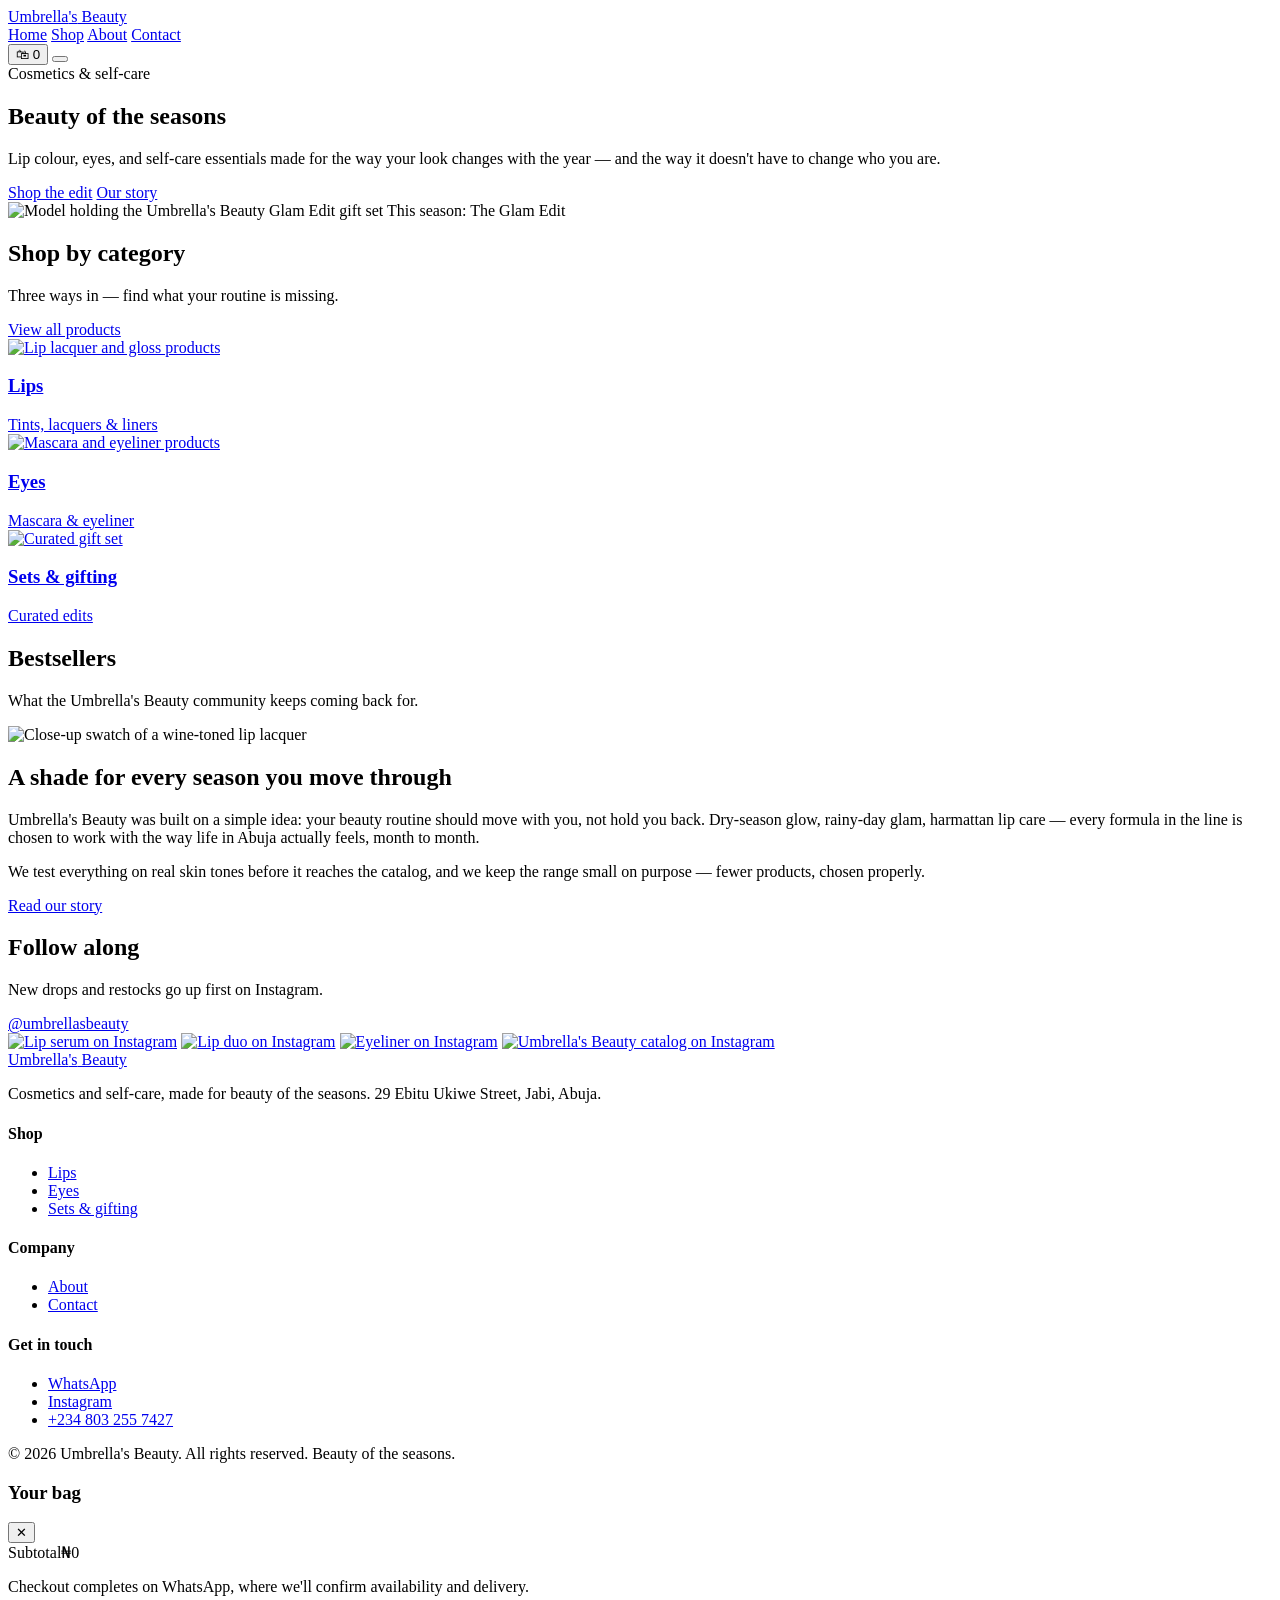
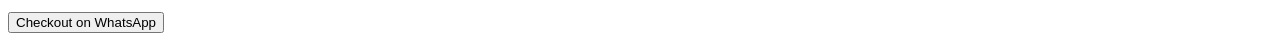
==== index.html @ 49270245 "Add files via upload" ====
<!DOCTYPE html>
<html lang="en">
<head>
<meta charset="UTF-8">
<meta name="viewport" content="width=device-width, initial-scale=1.0">
<title>Umbrella's Beauty — Beauty of the Seasons</title>
<meta name="description" content="Umbrella's Beauty is a cosmetics and self-care line for every season of you. Shop lips, eyes, and gift sets, and check out on WhatsApp.">
<link rel="preconnect" href="https://fonts.googleapis.com">
<link rel="preconnect" href="https://fonts.gstatic.com" crossorigin>
<link href="https://fonts.googleapis.com/css2?family=Fraunces:opsz,wght@9..144,400;9..144,500;9..144,600&family=Manrope:wght@400;500;600;700&display=swap" rel="stylesheet">
<link rel="stylesheet" href="css/style.css">
</head>
<body>

<header class="site-header">
  <div class="container">
    <a href="index.html" class="logo">Umbrella<span>'s</span> Beauty</a>
    <nav class="main-nav" id="mainNav">
      <a href="index.html" class="active">Home</a>
      <a href="shop.html">Shop</a>
      <a href="about.html">About</a>
      <a href="contact.html">Contact</a>
    </nav>
    <div class="header-actions">
      <button class="icon-btn" data-cart-open aria-label="Open cart">
        🛍
        <span class="cart-count" data-cart-count>0</span>
      </button>
      <button class="nav-toggle" id="navToggle" aria-label="Open menu" aria-expanded="false">
        <span></span>
      </button>
    </div>
  </div>
</header>

<main>

  <section class="hero">
    <div class="container">
      <div class="hero-copy">
        <span class="eyebrow">Cosmetics &amp; self-care</span>
        <h1 class="hero-title">
          <span>Beauty of</span>
          <span>the seasons</span>
        </h1>
        <p class="lede">Lip colour, eyes, and self-care essentials made for the way your look changes with the year — and the way it doesn't have to change who you are.</p>
        <div class="hero-actions">
          <a href="shop.html" class="btn btn-primary">Shop the edit</a>
          <a href="about.html" class="btn btn-outline">Our story</a>
        </div>
      </div>
      <div class="hero-media">
        <img src="assets/images/products/hivi-glam-set.jpg" alt="Model holding the Umbrella's Beauty Glam Edit gift set" width="800" height="1000">
        <span class="tag">This season: The Glam Edit</span>
      </div>
    </div>
  </section>

  <section class="section">
    <div class="container">
      <div class="section-head">
        <div>
          <h2>Shop by category</h2>
          <p>Three ways in — find what your routine is missing.</p>
        </div>
        <a href="shop.html" class="btn btn-outline">View all products</a>
      </div>
      <div class="category-grid">
        <a href="shop.html?category=lips" class="category-card">
          <img src="assets/images/products/herorange-lip-lacquer.jpg" alt="Lip lacquer and gloss products">
          <div class="label"><h3>Lips</h3><span>Tints, lacquers &amp; liners</span></div>
        </a>
        <a href="shop.html?category=eyes" class="category-card">
          <img src="assets/images/products/lamei-mascara.jpg" alt="Mascara and eyeliner products">
          <div class="label"><h3>Eyes</h3><span>Mascara &amp; eyeliner</span></div>
        </a>
        <a href="shop.html?category=sets" class="category-card">
          <img src="assets/images/products/hivi-glam-set.jpg" alt="Curated gift set">
          <div class="label"><h3>Sets &amp; gifting</h3><span>Curated edits</span></div>
        </a>
      </div>
    </div>
  </section>

  <section class="section">
    <div class="container">
      <div class="section-head">
        <div>
          <h2>Bestsellers</h2>
          <p>What the Umbrella's Beauty community keeps coming back for.</p>
        </div>
      </div>
      <div class="product-grid" id="bestsellerGrid"></div>
    </div>
  </section>

  <section class="story">
    <div class="container">
      <div class="media">
        <img src="assets/images/products/herorange-swatch.jpg" alt="Close-up swatch of a wine-toned lip lacquer" style="width:100%;height:100%;object-fit:cover;">
      </div>
      <div>
        <h2>A shade for every season you move through</h2>
        <p>Umbrella's Beauty was built on a simple idea: your beauty routine should move with you, not hold you back. Dry-season glow, rainy-day glam, harmattan lip care — every formula in the line is chosen to work with the way life in Abuja actually feels, month to month.</p>
        <p>We test everything on real skin tones before it reaches the catalog, and we keep the range small on purpose — fewer products, chosen properly.</p>
        <a href="about.html" class="btn btn-outline">Read our story</a>
      </div>
    </div>
  </section>

  <section class="section social-strip">
    <div class="container">
      <div class="section-head">
        <div>
          <h2>Follow along</h2>
          <p>New drops and restocks go up first on Instagram.</p>
        </div>
        <a href="https://www.instagram.com/umbrellasbeauty" target="_blank" rel="noopener" class="btn btn-outline">@umbrellasbeauty</a>
      </div>
      <div class="social-grid">
        <a href="https://www.instagram.com/umbrellasbeauty" target="_blank" rel="noopener"><img src="assets/images/products/qibest-lip-serum.jpg" alt="Lip serum on Instagram"></a>
        <a href="https://www.instagram.com/umbrellasbeauty" target="_blank" rel="noopener"><img src="assets/images/products/leafpoem-lip-duo-nude.jpg" alt="Lip duo on Instagram"></a>
        <a href="https://www.instagram.com/umbrellasbeauty" target="_blank" rel="noopener"><img src="assets/images/products/mknk-eyeliner.jpg" alt="Eyeliner on Instagram"></a>
        <a href="https://www.instagram.com/umbrellasbeauty" target="_blank" rel="noopener"><img src="assets/images/brand/catalog-ref.jpg" alt="Umbrella's Beauty catalog on Instagram"></a>
      </div>
    </div>
  </section>

</main>

<footer class="site-footer">
  <div class="container footer-grid">
    <div class="footer-brand">
      <a href="index.html" class="logo">Umbrella<span>'s</span> Beauty</a>
      <p>Cosmetics and self-care, made for beauty of the seasons. 29 Ebitu Ukiwe Street, Jabi, Abuja.</p>
    </div>
    <div>
      <h4>Shop</h4>
      <ul>
        <li><a href="shop.html?category=lips">Lips</a></li>
        <li><a href="shop.html?category=eyes">Eyes</a></li>
        <li><a href="shop.html?category=sets">Sets &amp; gifting</a></li>
      </ul>
    </div>
    <div>
      <h4>Company</h4>
      <ul>
        <li><a href="about.html">About</a></li>
        <li><a href="contact.html">Contact</a></li>
      </ul>
    </div>
    <div>
      <h4>Get in touch</h4>
      <ul>
        <li><a href="https://wa.me/2348032557427" target="_blank" rel="noopener">WhatsApp</a></li>
        <li><a href="https://www.instagram.com/umbrellasbeauty" target="_blank" rel="noopener">Instagram</a></li>
        <li><a href="tel:+2348032557427">+234 803 255 7427</a></li>
      </ul>
    </div>
  </div>
  <div class="container footer-bottom">
    <span>© <span id="year"></span> Umbrella's Beauty. All rights reserved.</span>
    <span>Beauty of the seasons.</span>
  </div>
</footer>

<div class="cart-overlay" id="cartOverlay"></div>
<aside class="cart-drawer" id="cartDrawer" aria-label="Shopping cart">
  <div class="cart-head">
    <h3>Your bag</h3>
    <button class="cart-close" id="cartClose" aria-label="Close cart">✕</button>
  </div>
  <div class="cart-items" id="cartItems"></div>
  <div class="cart-foot">
    <div class="cart-subtotal"><span>Subtotal</span><span id="cartSubtotal">₦0</span></div>
    <p class="cart-note">Checkout completes on WhatsApp, where we'll confirm availability and delivery.</p>
    <button class="btn btn-whatsapp btn-block" id="cartCheckoutBtn">Checkout on WhatsApp</button>
  </div>
</aside>

<script src="js/products.js"></script>
<script src="js/cart.js"></script>
<script src="js/main.js"></script>
<script>
  document.getElementById("year").textContent = new Date().getFullYear();

  const bestGrid = document.getElementById("bestsellerGrid");
  bestGrid.innerHTML = PRODUCTS.filter(p => p.bestseller).slice(0, 6).map(p => `
    <article class="product-card">
      <a href="shop.html" class="thumb"><img src="${p.image}" alt="${p.name}" loading="lazy"></a>
      <span class="brand">${p.brand}</span>
      <h3>${p.name}</h3>
      <p class="desc">${p.description}</p>
      <div class="price-row">
        <span class="price">${formatNaira(p.price)}</span>
        <button class="add-btn" data-add="${p.id}">Add to bag</button>
      </div>
    </article>
  `).join("");

  bestGrid.querySelectorAll("[data-add]").forEach(btn => {
    btn.addEventListener("click", () => {
      addToCart(btn.dataset.add);
      btn.textContent = "Added";
      btn.classList.add("added");
      setTimeout(() => { btn.textContent = "Add to bag"; btn.classList.remove("added"); }, 1400);
    });
  });
</script>

</body>
</html>
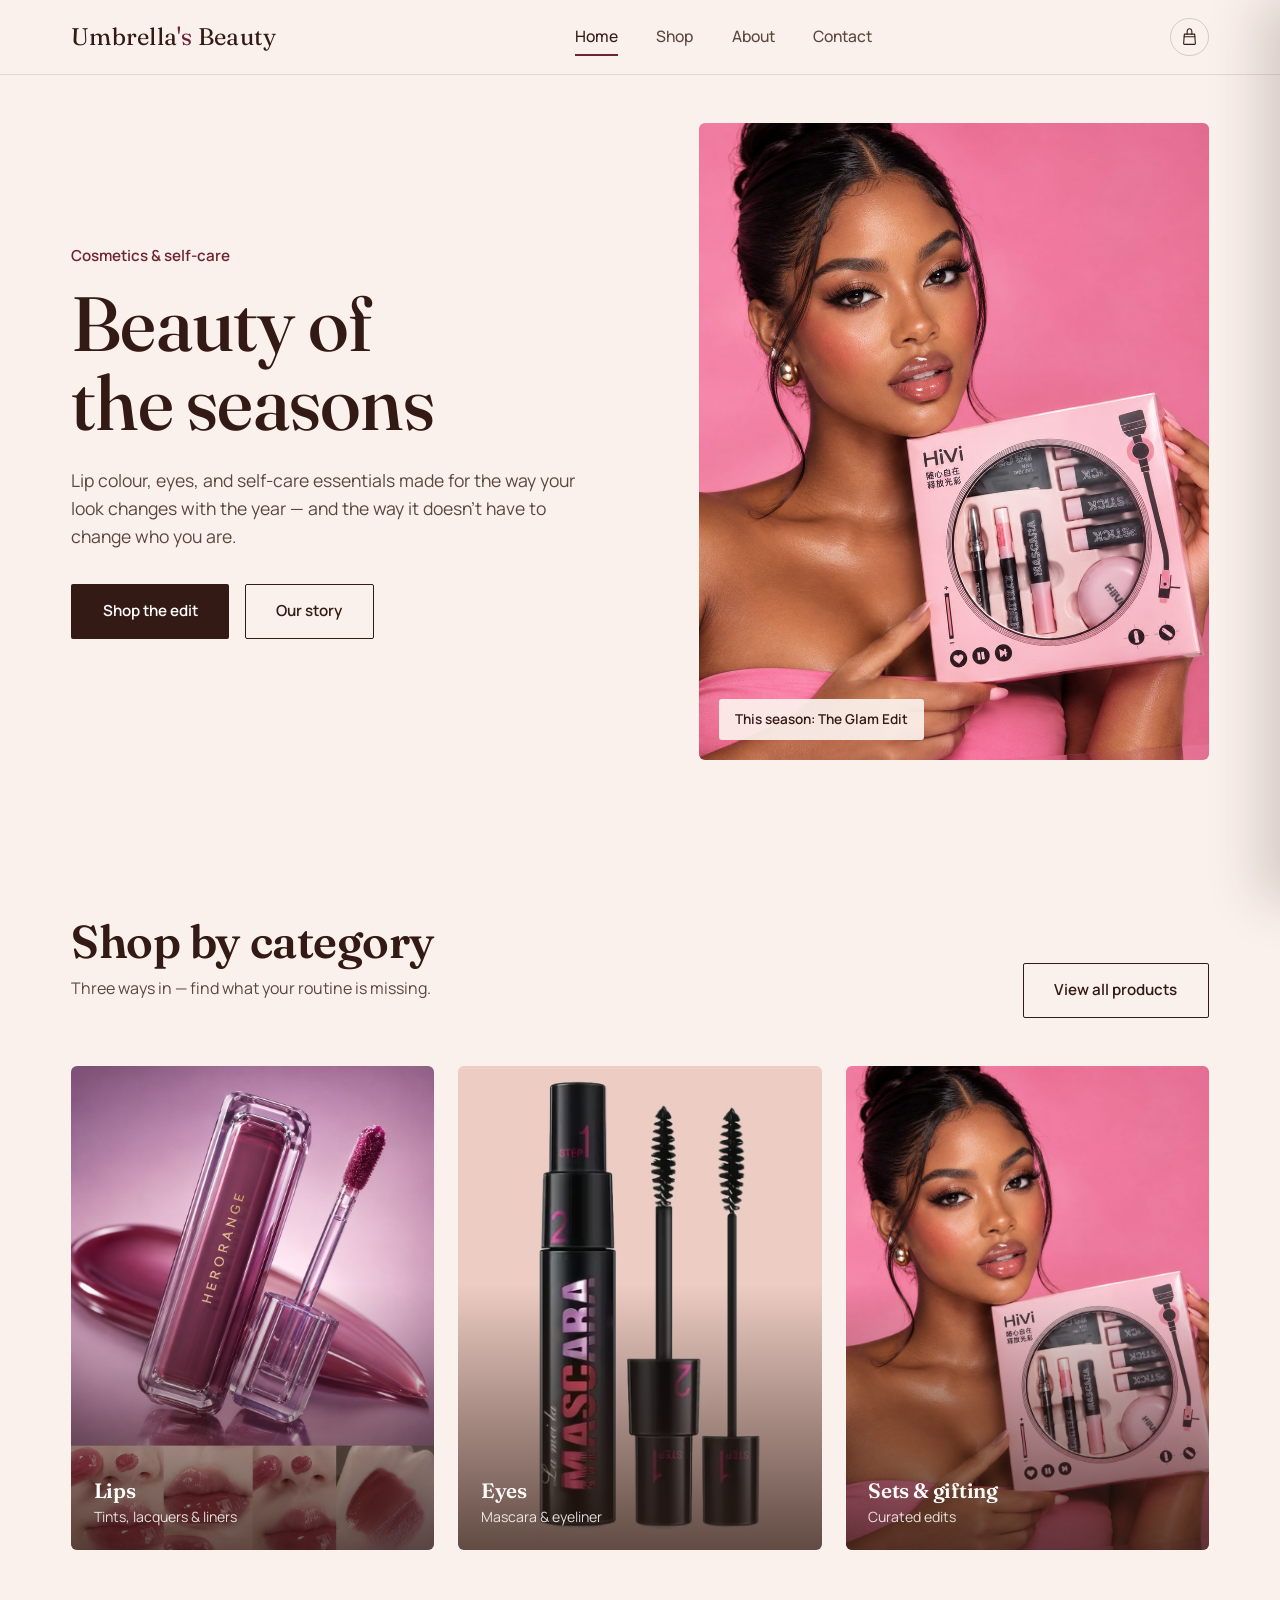
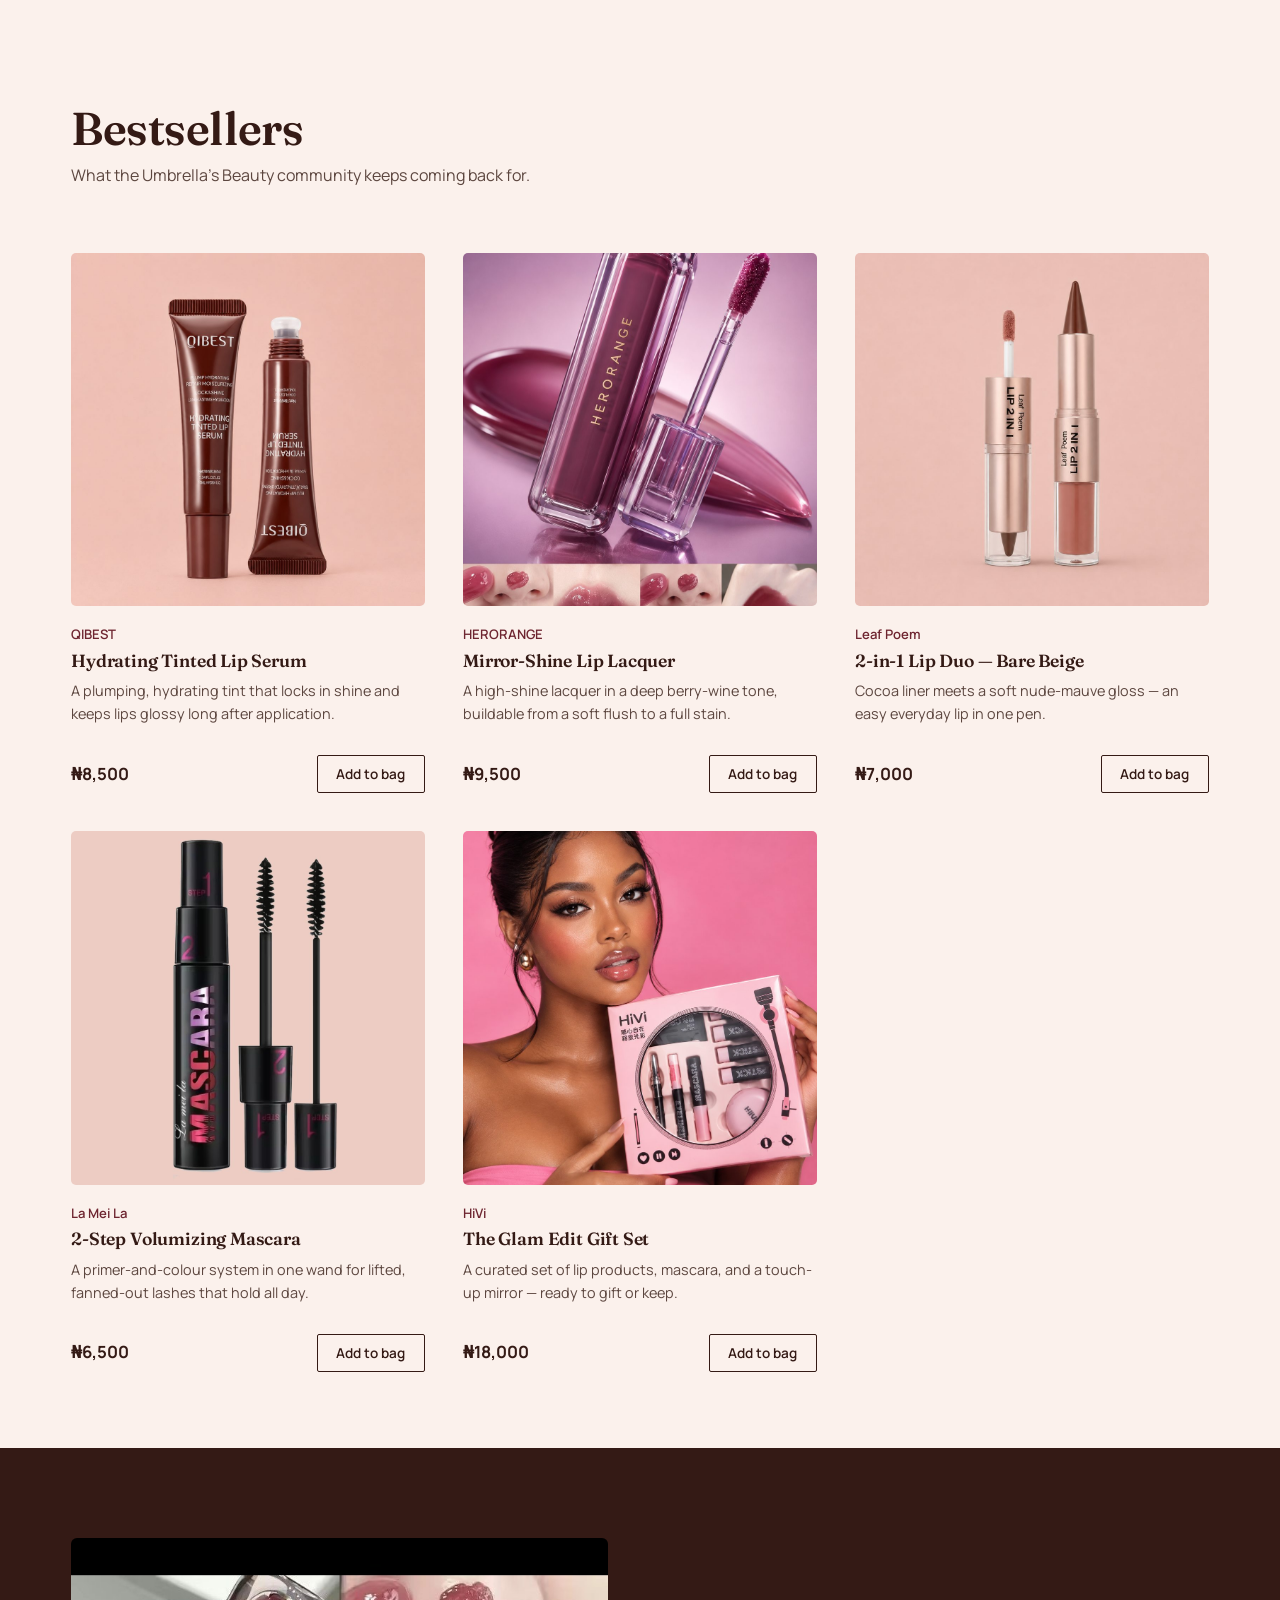
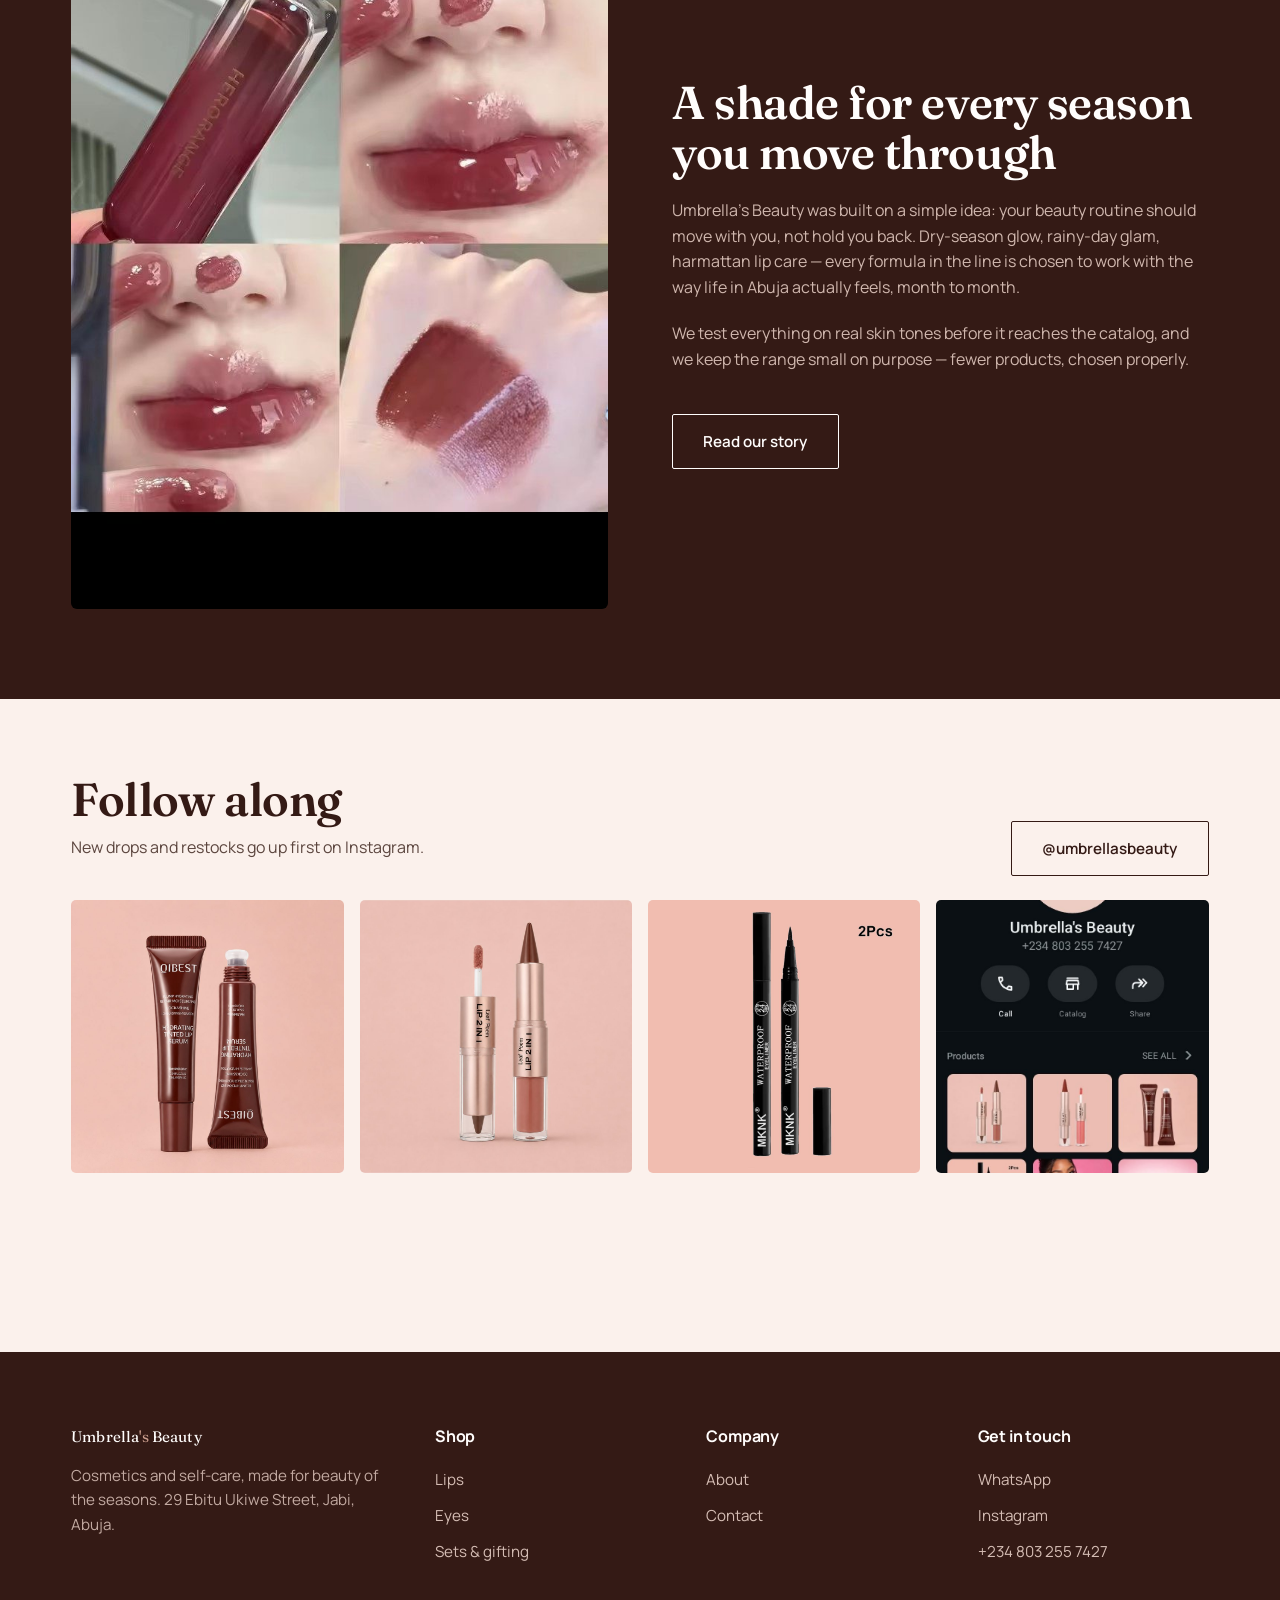
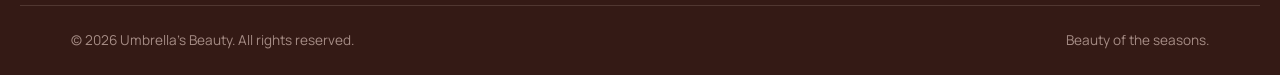
==== commit fd2b526e: "Add files via upload" ====
--- a/index.html
+++ b/index.html
@@ -23,7 +23,11 @@
     </nav>
     <div class="header-actions">
       <button class="icon-btn" data-cart-open aria-label="Open cart">
-        🛍
+        <svg viewBox="0 0 24 24" fill="none" stroke="currentColor" stroke-width="1.4" stroke-linecap="round" stroke-linejoin="round" width="19" height="19" aria-hidden="true">
+          <path d="M9 9V6.5C9 4 10.3 2.2 12 2.2C13.7 2.2 15 4 15 6.5V9"/>
+          <path d="M5.5 9H18.5L19.4 20.8C19.46 21.5 18.93 22 18.3 22H5.7C5.07 22 4.54 21.5 4.6 20.8L5.5 9Z"/>
+          <line x1="5.2" y1="12.3" x2="18.8" y2="12.3"/>
+        </svg>
         <span class="cart-count" data-cart-count>0</span>
       </button>
       <button class="nav-toggle" id="navToggle" aria-label="Open menu" aria-expanded="false">
--- a/css/style.css
+++ b/css/style.css
@@ -0,0 +1,750 @@
+/* ============================================
+   Umbrella's Beauty — Design Tokens
+   Palette pulled from the brand logo (dusty rose,
+   blush, mocha wordmark) and the wine/plum tones
+   running through the product line.
+   ============================================ */
+
+:root {
+  --cream: #FBF1EC;
+  --blush: #F1D9D0;
+  --blush-deep: #E6C2B6;
+  --dust: #C99C8C;
+  --mocha: #4A2A22;
+  --mocha-deep: #341A15;
+  --wine: #6E2530;
+  --wine-deep: #591D26;
+  --gold: #B08457;
+  --ink: #2B1912;
+  --ink-soft: #5C463F;
+  --paper: #FFFDFC;
+
+  --font-display: 'Fraunces', 'Iowan Old Style', 'Georgia', serif;
+  --font-body: 'Manrope', 'Helvetica Neue', Arial, sans-serif;
+
+  --max-width: 1240px;
+  --gutter: clamp(1.25rem, 4vw, 3.5rem);
+
+  --ease: cubic-bezier(0.22, 1, 0.36, 1);
+}
+
+*, *::before, *::after { box-sizing: border-box; }
+
+html {
+  scroll-behavior: smooth;
+}
+
+@media (prefers-reduced-motion: reduce) {
+  html { scroll-behavior: auto; }
+  *, *::before, *::after {
+    animation-duration: 0.01ms !important;
+    animation-iteration-count: 1 !important;
+    transition-duration: 0.01ms !important;
+    scroll-behavior: auto !important;
+  }
+}
+
+body {
+  margin: 0;
+  font-family: var(--font-body);
+  color: var(--ink);
+  background: var(--cream);
+  -webkit-font-smoothing: antialiased;
+  font-size: 16px;
+  line-height: 1.6;
+}
+
+img { max-width: 100%; display: block; }
+
+a { color: inherit; text-decoration: none; }
+
+button { font-family: inherit; cursor: pointer; }
+
+.container {
+  max-width: var(--max-width);
+  margin-inline: auto;
+  padding-inline: var(--gutter);
+}
+
+h1, h2, h3, h4 {
+  font-family: var(--font-display);
+  color: var(--mocha-deep);
+  margin: 0;
+  font-weight: 600;
+  letter-spacing: -0.01em;
+}
+
+h1 { font-size: clamp(2.75rem, 6vw, 5.25rem); line-height: 1.03; font-weight: 500; }
+h2 { font-size: clamp(2rem, 3.6vw, 3.1rem); line-height: 1.08; }
+h3 { font-size: 1.3rem; line-height: 1.3; }
+
+p { max-width: 62ch; }
+
+.eyebrow {
+  font-family: var(--font-body);
+  font-size: 0.95rem;
+  color: var(--wine);
+  font-weight: 600;
+}
+
+/* -------------------- Buttons -------------------- */
+
+.btn {
+  display: inline-flex;
+  align-items: center;
+  justify-content: center;
+  gap: 0.5rem;
+  padding: 0.9rem 1.9rem;
+  border-radius: 2px;
+  font-size: 0.95rem;
+  font-weight: 600;
+  border: 1px solid transparent;
+  transition: background 0.25s var(--ease), color 0.25s var(--ease), border-color 0.25s var(--ease);
+  white-space: nowrap;
+}
+
+.btn-primary {
+  background: var(--mocha-deep);
+  color: var(--paper);
+}
+.btn-primary:hover { background: var(--wine-deep); }
+
+.btn-outline {
+  background: transparent;
+  border-color: var(--mocha-deep);
+  color: var(--mocha-deep);
+}
+.btn-outline:hover { background: var(--mocha-deep); color: var(--paper); }
+
+.btn-whatsapp {
+  background: var(--wine);
+  color: var(--paper);
+}
+.btn-whatsapp:hover { background: var(--wine-deep); }
+
+.btn-block { width: 100%; }
+
+.btn:disabled {
+  opacity: 0.45;
+  cursor: not-allowed;
+}
+
+/* -------------------- Header -------------------- */
+
+.site-header {
+  position: sticky;
+  top: 0;
+  z-index: 40;
+  background: rgba(251, 241, 236, 0.92);
+  backdrop-filter: blur(10px);
+  border-bottom: 1px solid rgba(74, 42, 34, 0.12);
+}
+
+.site-header .container {
+  display: flex;
+  align-items: center;
+  justify-content: space-between;
+  padding-block: 1.1rem;
+}
+
+.logo {
+  font-family: var(--font-display);
+  font-size: 1.5rem;
+  color: var(--mocha-deep);
+  letter-spacing: 0.01em;
+}
+.logo span { color: var(--wine); font-style: normal; }
+
+.main-nav {
+  display: flex;
+  align-items: center;
+  gap: clamp(1.25rem, 3vw, 2.5rem);
+}
+
+.main-nav a {
+  font-size: 0.98rem;
+  font-weight: 500;
+  color: var(--ink-soft);
+  position: relative;
+  padding-block: 0.25rem;
+}
+.main-nav a:hover, .main-nav a.active { color: var(--mocha-deep); }
+.main-nav a.active::after {
+  content: "";
+  position: absolute;
+  left: 0; right: 0; bottom: -3px;
+  height: 2px;
+  background: var(--wine);
+}
+
+.header-actions {
+  display: flex;
+  align-items: center;
+  gap: 1.1rem;
+}
+
+.icon-btn {
+  position: relative;
+  display: inline-flex;
+  align-items: center;
+  justify-content: center;
+  width: 2.4rem;
+  height: 2.4rem;
+  border-radius: 50%;
+  border: 1px solid rgba(74,42,34,0.2);
+  background: transparent;
+}
+.icon-btn:hover { border-color: var(--mocha-deep); }
+.icon-btn svg { color: var(--mocha-deep); }
+
+.cart-count {
+  position: absolute;
+  top: -6px;
+  right: -6px;
+  background: var(--wine);
+  color: var(--paper);
+  font-size: 0.68rem;
+  font-weight: 700;
+  min-width: 1.15rem;
+  height: 1.15rem;
+  border-radius: 50%;
+  display: flex;
+  align-items: center;
+  justify-content: center;
+  padding: 0 3px;
+}
+
+.nav-toggle {
+  display: none;
+  background: none;
+  border: none;
+  width: 2.4rem;
+  height: 2.4rem;
+  align-items: center;
+  justify-content: center;
+}
+.nav-toggle span,
+.nav-toggle span::before,
+.nav-toggle span::after {
+  content: "";
+  display: block;
+  width: 22px;
+  height: 2px;
+  background: var(--mocha-deep);
+  position: relative;
+  transition: transform 0.25s var(--ease), opacity 0.25s var(--ease);
+}
+.nav-toggle span::before { position: absolute; top: -7px; }
+.nav-toggle span::after { position: absolute; top: 7px; }
+
+@media (max-width: 860px) {
+  .main-nav {
+    position: fixed;
+    inset: 0 0 0 auto;
+    width: min(78vw, 340px);
+    height: 100vh;
+    background: var(--paper);
+    flex-direction: column;
+    align-items: flex-start;
+    justify-content: flex-start;
+    gap: 1.75rem;
+    padding: 6rem 2rem 2rem;
+    transform: translateX(100%);
+    transition: transform 0.35s var(--ease);
+    box-shadow: -12px 0 40px rgba(43,25,18,0.12);
+  }
+  .main-nav.open { transform: translateX(0); }
+  .main-nav a { font-size: 1.15rem; }
+  .nav-toggle { display: inline-flex; }
+  body.nav-open { overflow: hidden; }
+}
+
+/* -------------------- Footer -------------------- */
+
+.site-footer {
+  background: var(--mocha-deep);
+  color: var(--blush);
+  margin-top: clamp(4rem, 8vw, 7rem);
+}
+
+.footer-grid {
+  display: grid;
+  grid-template-columns: 1.4fr 1fr 1fr 1fr;
+  gap: 2.5rem;
+  padding-block: clamp(3rem, 6vw, 4.5rem) 2.5rem;
+}
+
+.footer-grid h4 {
+  color: var(--paper);
+  font-size: 1rem;
+  font-family: var(--font-body);
+  font-weight: 700;
+  margin-bottom: 1.1rem;
+}
+
+.footer-brand .logo { color: var(--paper); }
+.footer-brand .logo span { color: var(--dust); }
+.footer-brand p { color: rgba(241, 217, 208, 0.75); margin-top: 0.9rem; font-size: 0.95rem; }
+
+.footer-grid ul { list-style: none; padding: 0; margin: 0; display: grid; gap: 0.65rem; }
+.footer-grid a { color: rgba(241, 217, 208, 0.85); font-size: 0.95rem; }
+.footer-grid a:hover { color: var(--paper); }
+
+.footer-bottom {
+  border-top: 1px solid rgba(241, 217, 208, 0.15);
+  padding-block: 1.5rem;
+  font-size: 0.85rem;
+  color: rgba(241, 217, 208, 0.6);
+  display: flex;
+  justify-content: space-between;
+  flex-wrap: wrap;
+  gap: 0.5rem;
+}
+
+@media (max-width: 780px) {
+  .footer-grid { grid-template-columns: 1fr 1fr; }
+}
+@media (max-width: 500px) {
+  .footer-grid { grid-template-columns: 1fr; }
+}
+
+/* -------------------- Cart Drawer -------------------- */
+
+.cart-overlay {
+  position: fixed;
+  inset: 0;
+  background: rgba(43,25,18,0.45);
+  opacity: 0;
+  pointer-events: none;
+  transition: opacity 0.3s var(--ease);
+  z-index: 60;
+}
+.cart-overlay.open { opacity: 1; pointer-events: auto; }
+
+.cart-drawer {
+  position: fixed;
+  top: 0;
+  right: 0;
+  bottom: 0;
+  width: min(420px, 92vw);
+  background: var(--paper);
+  z-index: 61;
+  display: flex;
+  flex-direction: column;
+  transform: translateX(100%);
+  transition: transform 0.35s var(--ease);
+  box-shadow: -20px 0 50px rgba(43,25,18,0.18);
+}
+.cart-drawer.open { transform: translateX(0); }
+
+.cart-head {
+  display: flex;
+  align-items: center;
+  justify-content: space-between;
+  padding: 1.5rem 1.5rem 1.1rem;
+  border-bottom: 1px solid rgba(74,42,34,0.12);
+}
+.cart-head h3 { font-family: var(--font-body); font-weight: 700; }
+.cart-close { background: none; border: none; font-size: 1.4rem; line-height: 1; color: var(--ink-soft); }
+
+.cart-items {
+  flex: 1;
+  overflow-y: auto;
+  padding: 1.1rem 1.5rem;
+  display: grid;
+  gap: 1.25rem;
+  align-content: start;
+}
+
+.cart-empty {
+  color: var(--ink-soft);
+  font-size: 0.95rem;
+  text-align: center;
+  padding-top: 3rem;
+}
+
+.cart-item {
+  display: grid;
+  grid-template-columns: 64px 1fr auto;
+  gap: 0.9rem;
+  align-items: start;
+}
+.cart-item img { width: 64px; height: 64px; object-fit: cover; border-radius: 3px; background: var(--blush); }
+.cart-item h4 { font-family: var(--font-body); font-size: 0.95rem; font-weight: 700; margin-bottom: 0.2rem; }
+.cart-item .meta { font-size: 0.85rem; color: var(--ink-soft); }
+
+.qty-row {
+  display: flex;
+  align-items: center;
+  gap: 0.6rem;
+  margin-top: 0.5rem;
+}
+.qty-row button {
+  width: 1.6rem; height: 1.6rem;
+  border: 1px solid rgba(74,42,34,0.25);
+  background: none;
+  border-radius: 50%;
+  font-size: 0.9rem;
+  display: flex; align-items: center; justify-content: center;
+}
+.remove-btn {
+  background: none;
+  border: none;
+  color: var(--wine);
+  font-size: 0.82rem;
+  text-decoration: underline;
+  text-underline-offset: 2px;
+  justify-self: end;
+}
+
+.cart-foot {
+  border-top: 1px solid rgba(74,42,34,0.12);
+  padding: 1.25rem 1.5rem 1.75rem;
+  display: grid;
+  gap: 0.9rem;
+}
+.cart-subtotal {
+  display: flex;
+  justify-content: space-between;
+  font-weight: 700;
+  font-size: 1.05rem;
+  color: var(--mocha-deep);
+}
+.cart-note { font-size: 0.82rem; color: var(--ink-soft); }
+
+/* -------------------- Hero -------------------- */
+
+.hero {
+  padding-block: clamp(2.5rem, 6vw, 3rem) clamp(3rem, 7vw, 5rem);
+}
+
+.hero .container {
+  display: grid;
+  grid-template-columns: 1.05fr 0.95fr;
+  gap: clamp(2rem, 5vw, 4rem);
+  align-items: center;
+}
+
+.hero-copy .eyebrow { display: block; margin-bottom: 1rem; }
+
+.hero-title {
+  overflow: hidden;
+}
+.hero-title span {
+  display: block;
+  transform: translateY(110%);
+  animation: rise 0.9s var(--ease) forwards;
+}
+.hero-title span:nth-child(2) { animation-delay: 0.08s; }
+.hero-title span:nth-child(3) { animation-delay: 0.16s; }
+
+@keyframes rise {
+  to { transform: translateY(0); }
+}
+
+.hero-copy p.lede {
+  margin-top: 1.5rem;
+  font-size: 1.1rem;
+  color: var(--ink-soft);
+  max-width: 46ch;
+}
+
+.hero-actions {
+  display: flex;
+  gap: 1rem;
+  margin-top: 2.1rem;
+  flex-wrap: wrap;
+}
+
+.hero-media {
+  position: relative;
+  border-radius: 6px;
+  overflow: hidden;
+  aspect-ratio: 4 / 5;
+  background: var(--blush);
+}
+.hero-media img { width: 100%; height: 100%; object-fit: cover; }
+.hero-media .tag {
+  position: absolute;
+  left: 1.25rem;
+  bottom: 1.25rem;
+  background: rgba(251,241,236,0.92);
+  padding: 0.6rem 1rem;
+  border-radius: 3px;
+  font-size: 0.85rem;
+  color: var(--mocha-deep);
+  font-weight: 600;
+}
+
+@media (max-width: 900px) {
+  .hero .container { grid-template-columns: 1fr; }
+  .hero-media { order: -1; aspect-ratio: 16/11; }
+}
+
+/* -------------------- Category strip -------------------- */
+
+.section { padding-block: clamp(3rem, 6vw, 5rem); }
+.section-head {
+  display: flex;
+  align-items: flex-end;
+  justify-content: space-between;
+  gap: 1.5rem;
+  margin-bottom: clamp(2rem, 4vw, 3rem);
+  flex-wrap: wrap;
+}
+.section-head p { color: var(--ink-soft); margin-top: 0.6rem; }
+
+.category-grid {
+  display: grid;
+  grid-template-columns: repeat(3, 1fr);
+  gap: 1.5rem;
+}
+.category-card {
+  position: relative;
+  aspect-ratio: 3/4;
+  border-radius: 6px;
+  overflow: hidden;
+  background: var(--blush-deep);
+}
+.category-card img {
+  width: 100%; height: 100%; object-fit: cover;
+  transition: transform 0.6s var(--ease);
+}
+.category-card:hover img { transform: scale(1.05); }
+.category-card::after {
+  content: "";
+  position: absolute; inset: 0;
+  background: linear-gradient(0deg, rgba(43,25,18,0.72) 0%, rgba(43,25,18,0) 55%);
+}
+.category-card .label {
+  position: absolute;
+  left: 1.4rem; bottom: 1.3rem;
+  z-index: 2;
+  color: var(--paper);
+}
+.category-card .label h3 { color: var(--paper); }
+.category-card .label span { font-size: 0.88rem; opacity: 0.85; }
+
+@media (max-width: 780px) {
+  .category-grid { grid-template-columns: repeat(2, 1fr); }
+}
+@media (max-width: 520px) {
+  .category-grid { grid-template-columns: 1fr; }
+}
+
+/* -------------------- Product grid & cards -------------------- */
+
+.product-grid {
+  display: grid;
+  grid-template-columns: repeat(3, 1fr);
+  gap: clamp(1.5rem, 3vw, 2.5rem);
+}
+
+.product-card {
+  display: flex;
+  flex-direction: column;
+}
+.product-card .thumb {
+  aspect-ratio: 1/1;
+  border-radius: 5px;
+  overflow: hidden;
+  background: var(--blush);
+  margin-bottom: 1.1rem;
+  position: relative;
+}
+.product-card .thumb img {
+  width: 100%; height: 100%; object-fit: cover;
+  transition: transform 0.5s var(--ease);
+}
+.product-card:hover .thumb img { transform: scale(1.04); }
+
+.product-card .brand { font-size: 0.82rem; color: var(--wine); font-weight: 600; }
+.product-card h3 { margin-top: 0.3rem; font-size: 1.1rem; }
+.product-card .desc { font-size: 0.9rem; color: var(--ink-soft); margin-top: 0.4rem; }
+.product-card .price-row {
+  display: flex;
+  align-items: center;
+  justify-content: space-between;
+  margin-top: 1rem;
+}
+.product-card .price { font-weight: 700; color: var(--mocha-deep); font-size: 1.05rem; }
+
+.add-btn {
+  background: transparent;
+  border: 1px solid var(--mocha-deep);
+  color: var(--mocha-deep);
+  padding: 0.55rem 1.15rem;
+  border-radius: 2px;
+  font-size: 0.85rem;
+  font-weight: 600;
+  transition: background 0.25s var(--ease), color 0.25s var(--ease);
+}
+.add-btn:hover { background: var(--mocha-deep); color: var(--paper); }
+.add-btn.added { background: var(--wine); border-color: var(--wine); color: var(--paper); }
+
+@media (max-width: 900px) {
+  .product-grid { grid-template-columns: repeat(2, 1fr); }
+}
+@media (max-width: 560px) {
+  .product-grid { grid-template-columns: 1fr; }
+}
+
+/* -------------------- Story / editorial split -------------------- */
+
+.story {
+  background: var(--mocha-deep);
+  color: var(--blush);
+  padding-block: clamp(3.5rem, 7vw, 6rem);
+}
+.story .container {
+  display: grid;
+  grid-template-columns: 1fr 1fr;
+  gap: clamp(2rem, 5vw, 4rem);
+  align-items: center;
+}
+.story h2 { color: var(--paper); }
+.story p { color: rgba(241,217,208,0.82); margin-top: 1.3rem; }
+.story .media {
+  border-radius: 6px;
+  overflow: hidden;
+  aspect-ratio: 4/5;
+}
+.story .btn-outline { border-color: var(--paper); color: var(--paper); margin-top: 1.6rem; }
+.story .btn-outline:hover { background: var(--paper); color: var(--mocha-deep); }
+
+@media (max-width: 900px) {
+  .story .container { grid-template-columns: 1fr; }
+  .story .media { order: -1; }
+}
+
+/* -------------------- Social strip -------------------- */
+
+.social-strip .section-head { margin-bottom: 1.5rem; }
+.social-grid {
+  display: grid;
+  grid-template-columns: repeat(4, 1fr);
+  gap: 1rem;
+}
+.social-grid a {
+  display: block;
+  aspect-ratio: 1/1;
+  border-radius: 5px;
+  overflow: hidden;
+  position: relative;
+}
+.social-grid img { width: 100%; height: 100%; object-fit: cover; transition: transform 0.5s var(--ease); }
+.social-grid a:hover img { transform: scale(1.06); }
+
+@media (max-width: 780px) {
+  .social-grid { grid-template-columns: repeat(2, 1fr); }
+}
+
+/* -------------------- Page header (Shop/About/Contact) -------------------- */
+
+.page-header {
+  padding-block: clamp(3rem, 6vw, 4.5rem) 2rem;
+  border-bottom: 1px solid rgba(74,42,34,0.12);
+}
+.page-header p { color: var(--ink-soft); margin-top: 1rem; }
+
+/* -------------------- Shop filters -------------------- */
+
+.shop-layout .container {
+  padding-top: clamp(2rem, 4vw, 3rem);
+}
+
+.filter-tabs {
+  display: flex;
+  gap: clamp(1.25rem, 3vw, 2.25rem);
+  border-bottom: 1px solid rgba(74,42,34,0.15);
+  margin-bottom: clamp(2rem, 4vw, 3rem);
+  flex-wrap: wrap;
+}
+.filter-tabs button {
+  background: none;
+  border: none;
+  padding: 0.9rem 0.1rem;
+  font-size: 1rem;
+  font-weight: 600;
+  color: var(--ink-soft);
+  border-bottom: 2px solid transparent;
+  margin-bottom: -1px;
+}
+.filter-tabs button:hover { color: var(--mocha-deep); }
+.filter-tabs button.active { color: var(--mocha-deep); border-color: var(--wine); }
+
+/* -------------------- About page -------------------- */
+
+.about-hero {
+  padding-block: clamp(3rem, 6vw, 4.5rem);
+}
+.about-hero .container {
+  display: grid;
+  grid-template-columns: 1fr 1fr;
+  gap: clamp(2rem, 5vw, 4rem);
+  align-items: center;
+}
+.about-hero img { border-radius: 6px; aspect-ratio: 4/5; object-fit: cover; }
+@media (max-width: 900px) {
+  .about-hero .container { grid-template-columns: 1fr; }
+}
+
+.values-grid {
+  display: grid;
+  grid-template-columns: repeat(3, 1fr);
+  gap: 2rem;
+}
+.value-card {
+  border-top: 2px solid var(--wine);
+  padding-top: 1.25rem;
+}
+.value-card p { color: var(--ink-soft); margin-top: 0.6rem; font-size: 0.95rem; }
+@media (max-width: 780px) {
+  .values-grid { grid-template-columns: 1fr; }
+}
+
+/* -------------------- Contact page -------------------- */
+
+.contact-grid {
+  display: grid;
+  grid-template-columns: 1fr 1fr;
+  gap: clamp(2.5rem, 5vw, 4.5rem);
+}
+.contact-card {
+  background: var(--paper);
+  border: 1px solid rgba(74,42,34,0.12);
+  border-radius: 6px;
+  padding: 1.75rem;
+}
+.contact-card h3 { font-size: 1.05rem; margin-bottom: 0.5rem; }
+.contact-card p { color: var(--ink-soft); font-size: 0.95rem; margin: 0; }
+.contact-list { display: grid; gap: 1.25rem; }
+.map-frame {
+  border-radius: 6px;
+  overflow: hidden;
+  border: 1px solid rgba(74,42,34,0.12);
+  aspect-ratio: 4/3;
+}
+.map-frame iframe { width: 100%; height: 100%; border: 0; }
+
+@media (max-width: 860px) {
+  .contact-grid { grid-template-columns: 1fr; }
+}
+
+/* -------------------- Utility -------------------- */
+
+.text-center { text-align: center; }
+.mt-lg { margin-top: clamp(2rem, 4vw, 3rem); }
+.visually-hidden {
+  position: absolute;
+  width: 1px; height: 1px;
+  overflow: hidden;
+  clip: rect(0 0 0 0);
+  white-space: nowrap;
+}
+
+a:focus-visible,
+button:focus-visible {
+  outline: 2px solid var(--wine);
+  outline-offset: 2px;
+}
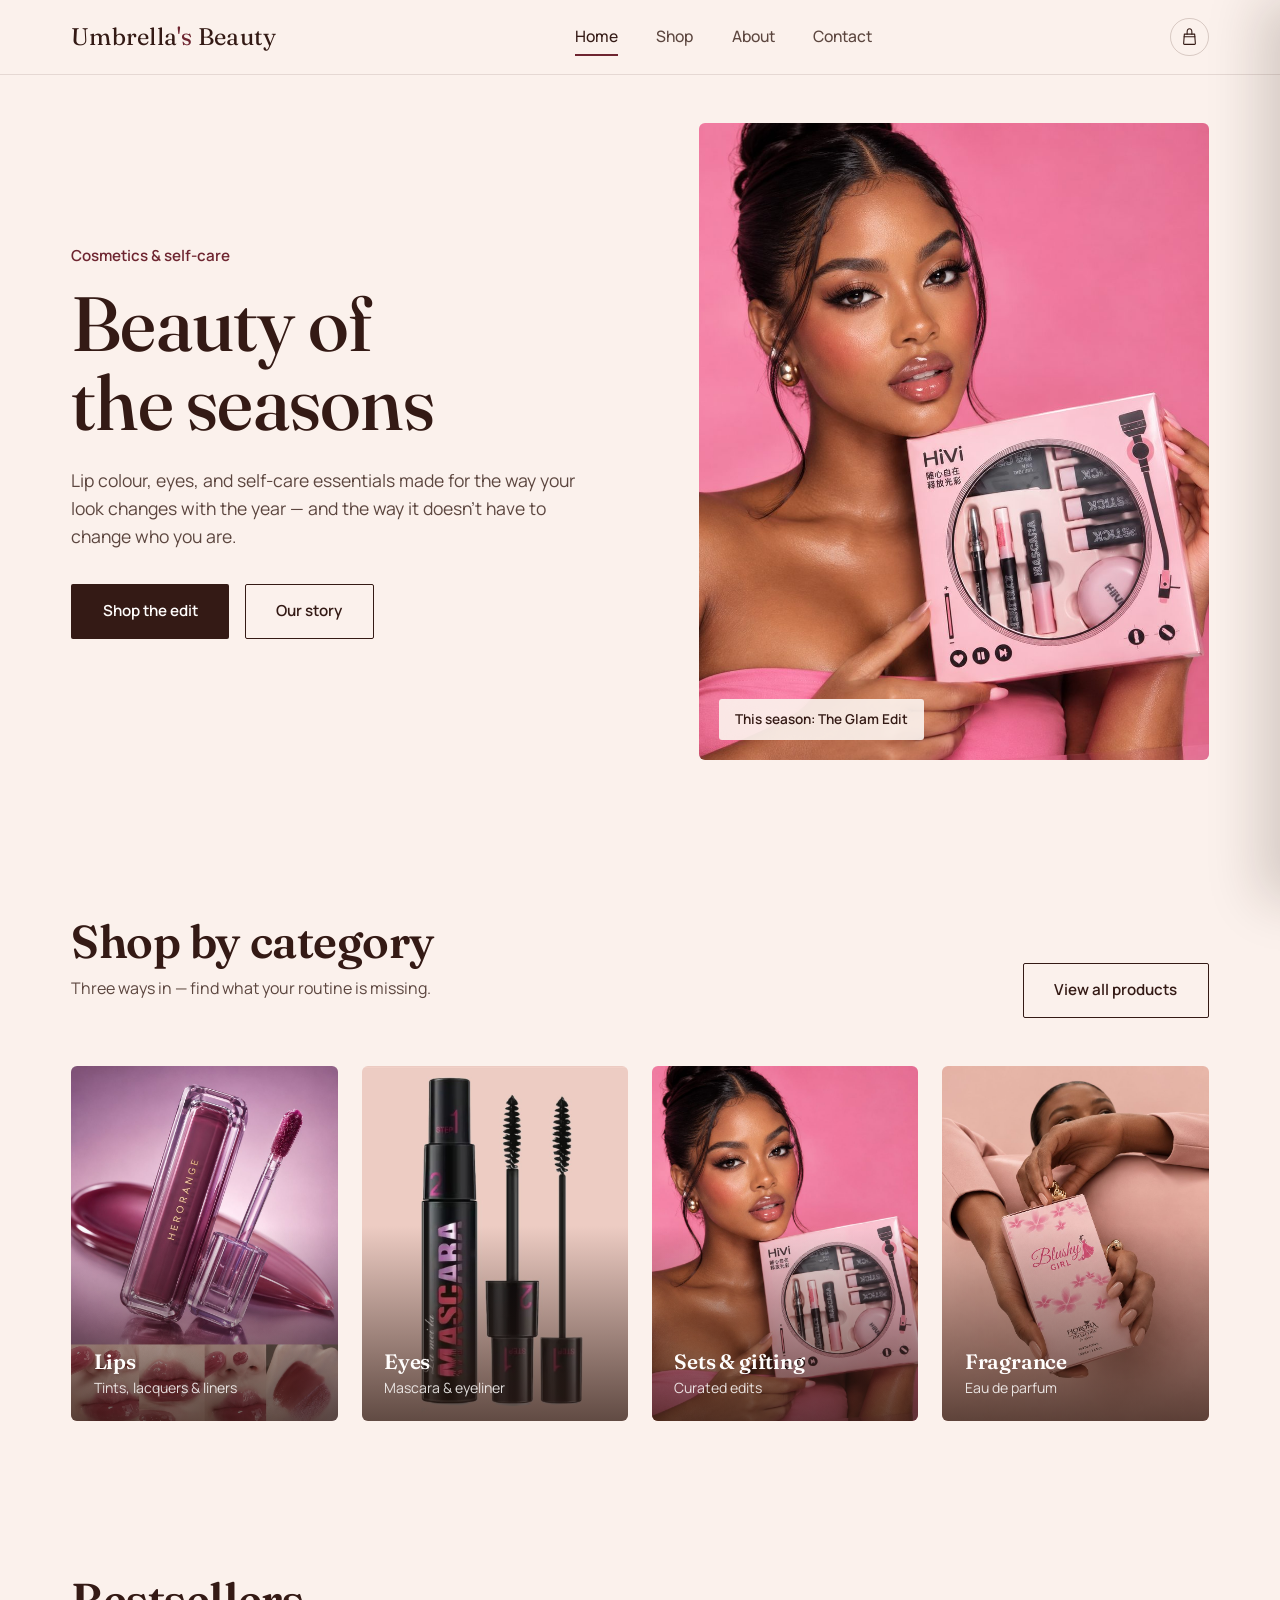
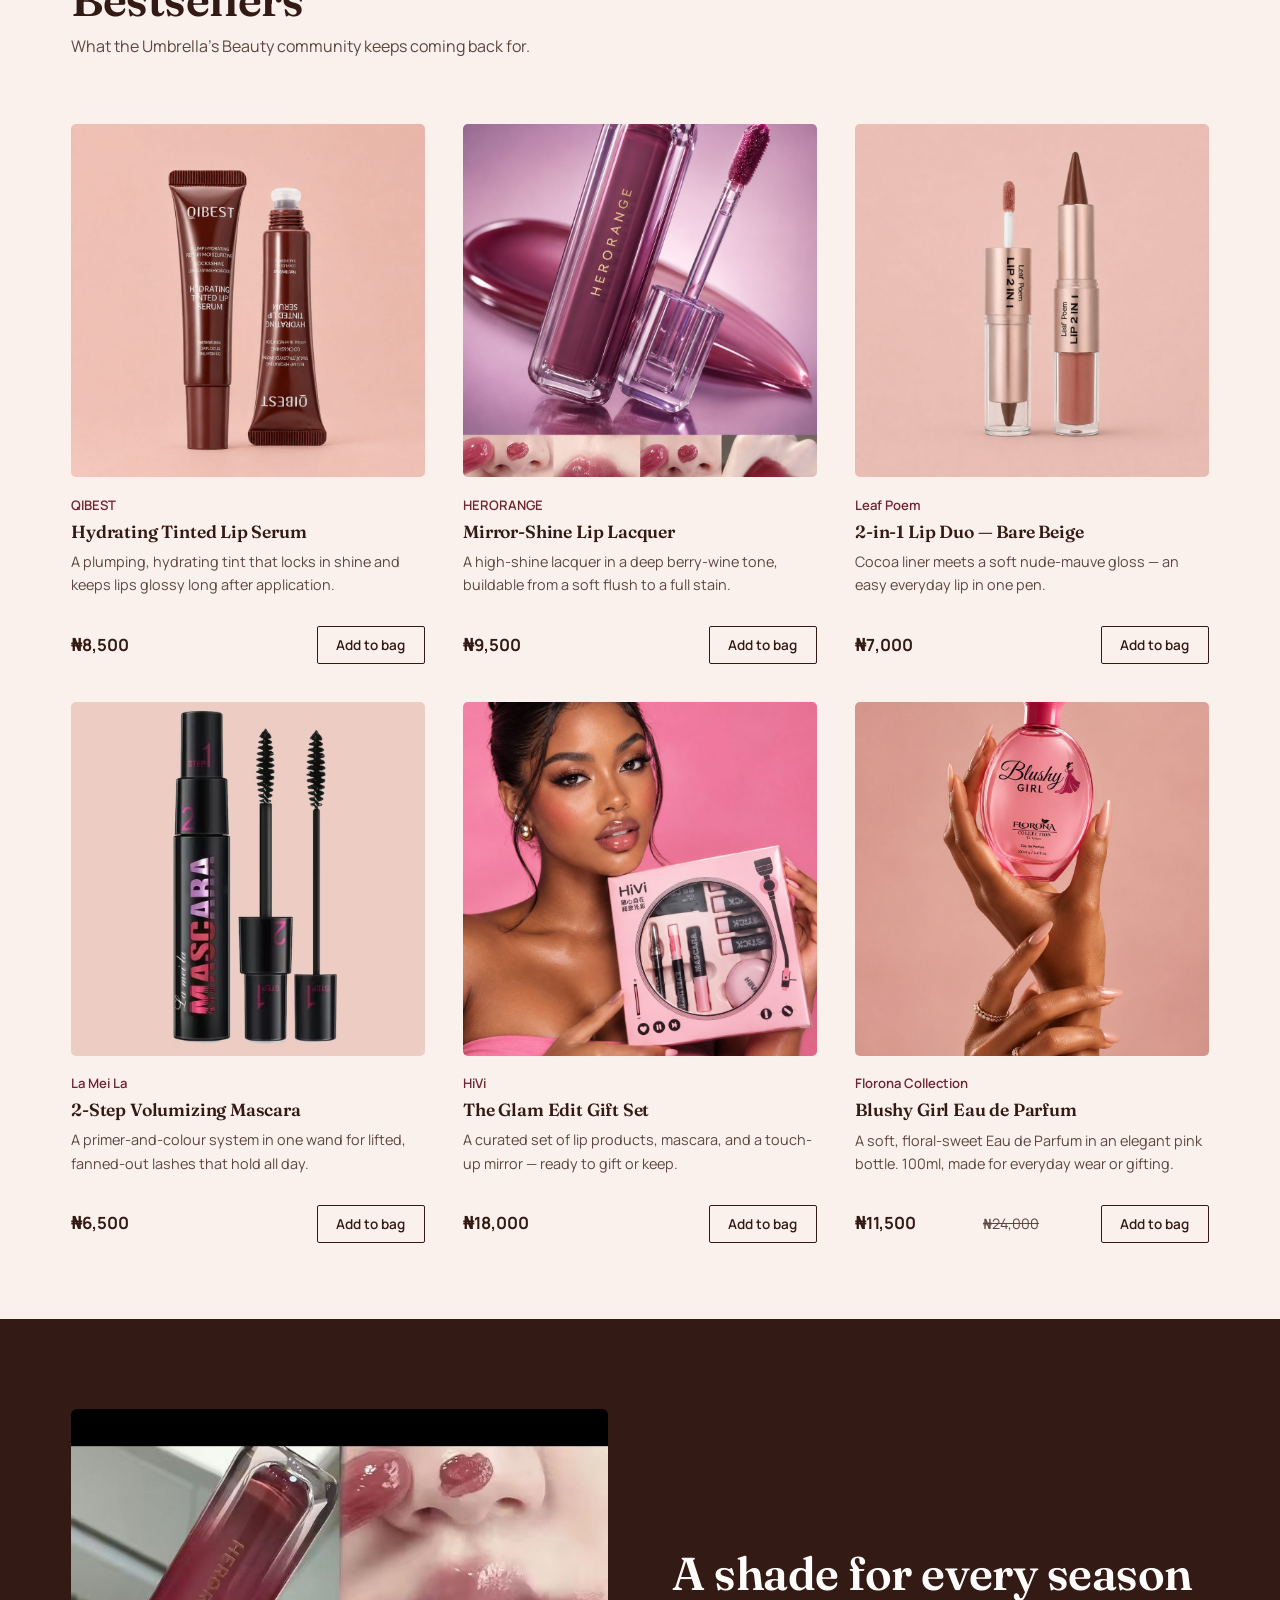
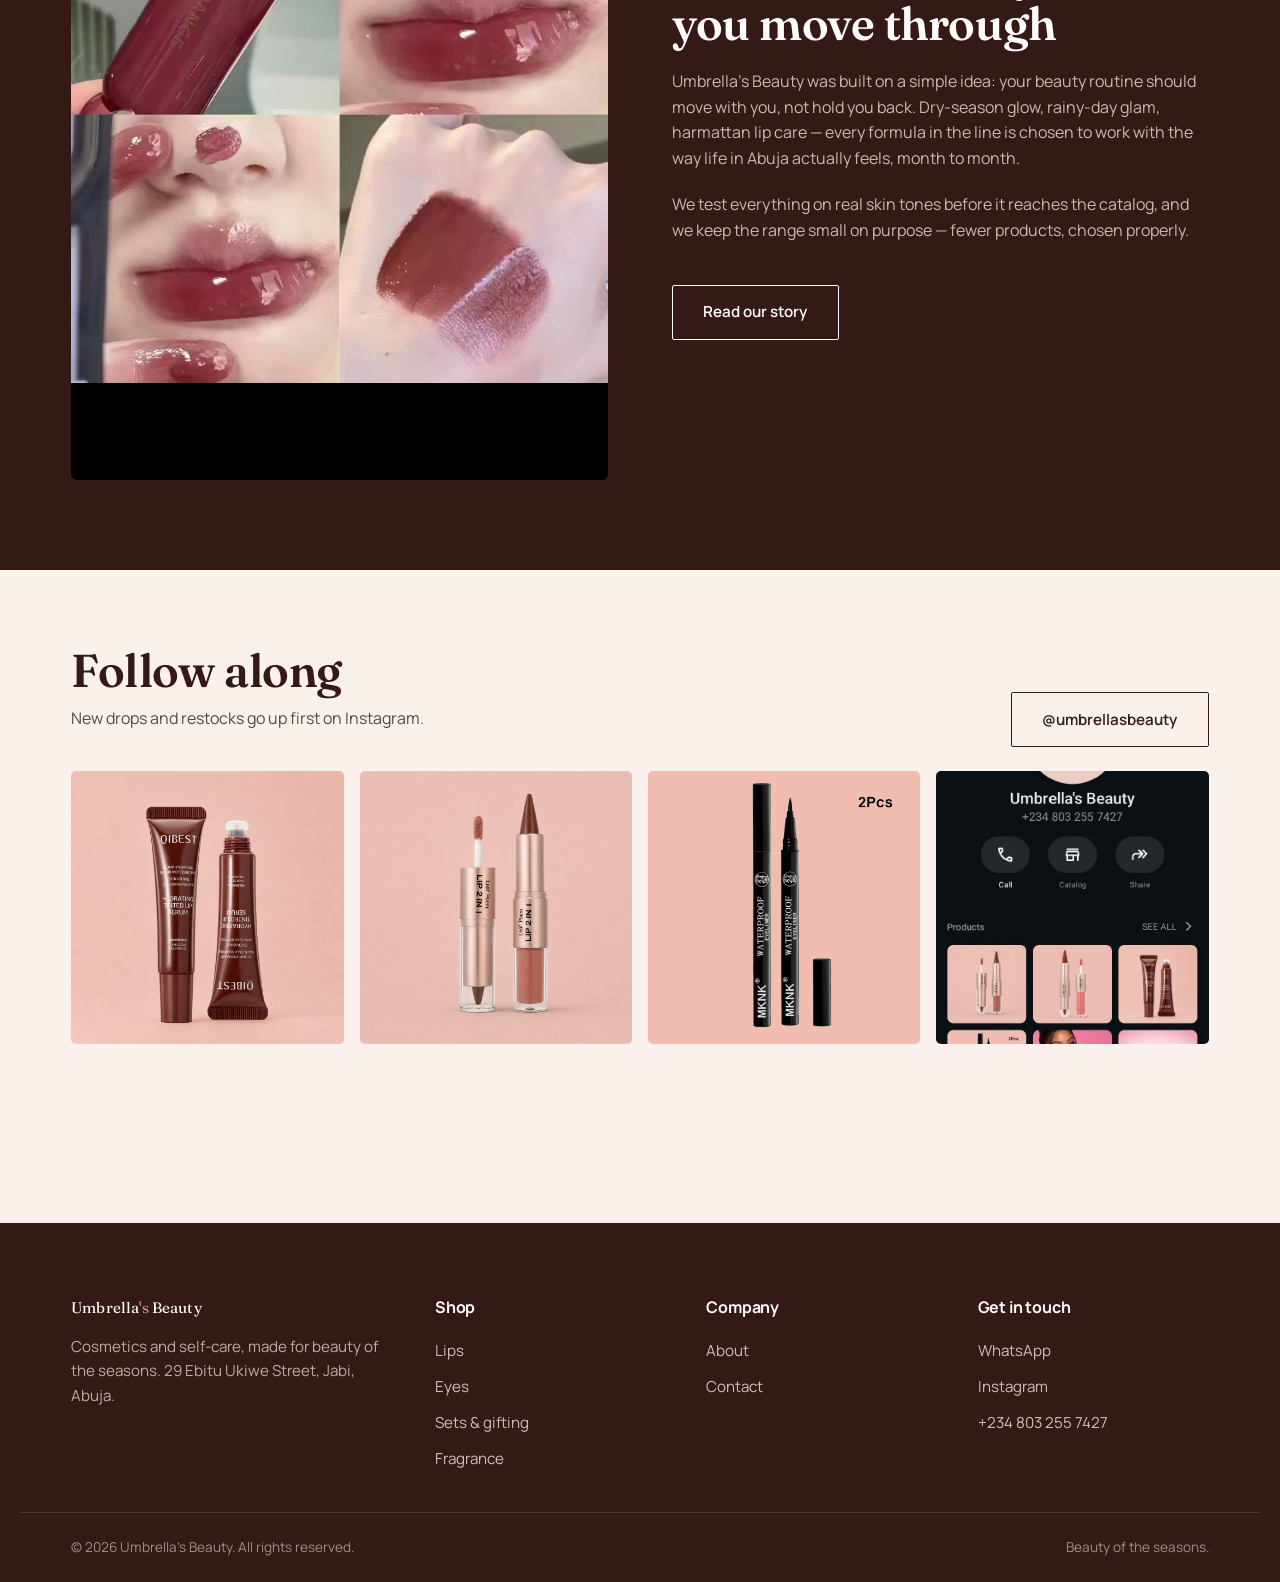
==== commit 0d0ef53e: "Add files via upload" ====
--- a/index.html
+++ b/index.html
@@ -82,6 +82,10 @@
           <img src="assets/images/products/hivi-glam-set.jpg" alt="Curated gift set">
           <div class="label"><h3>Sets &amp; gifting</h3><span>Curated edits</span></div>
         </a>
+        <a href="shop.html?category=fragrance" class="category-card">
+          <img src="assets/images/products/florona-blushy-girl-box.jpg" alt="Blushy Girl Eau de Parfum">
+          <div class="label"><h3>Fragrance</h3><span>Eau de parfum</span></div>
+        </a>
       </div>
     </div>
   </section>
@@ -144,6 +148,7 @@
         <li><a href="shop.html?category=lips">Lips</a></li>
         <li><a href="shop.html?category=eyes">Eyes</a></li>
         <li><a href="shop.html?category=sets">Sets &amp; gifting</a></li>
+        <li><a href="shop.html?category=fragrance">Fragrance</a></li>
       </ul>
     </div>
     <div>
@@ -196,7 +201,7 @@
       <h3>${p.name}</h3>
       <p class="desc">${p.description}</p>
       <div class="price-row">
-        <span class="price">${formatNaira(p.price)}</span>
+        ${priceMarkup(p)}
         <button class="add-btn" data-add="${p.id}">Add to bag</button>
       </div>
     </article>
--- a/css/style.css
+++ b/css/style.css
@@ -496,7 +496,7 @@
 
 .category-grid {
   display: grid;
-  grid-template-columns: repeat(3, 1fr);
+  grid-template-columns: repeat(4, 1fr);
   gap: 1.5rem;
 }
 .category-card {
@@ -525,6 +525,9 @@
 .category-card .label h3 { color: var(--paper); }
 .category-card .label span { font-size: 0.88rem; opacity: 0.85; }
 
+@media (max-width: 1000px) {
+  .category-grid { grid-template-columns: repeat(3, 1fr); }
+}
 @media (max-width: 780px) {
   .category-grid { grid-template-columns: repeat(2, 1fr); }
 }
@@ -568,6 +571,7 @@
   margin-top: 1rem;
 }
 .product-card .price { font-weight: 700; color: var(--mocha-deep); font-size: 1.05rem; }
+.product-card .compare-price { font-size: 0.9rem; color: var(--ink-soft); text-decoration: line-through; margin-left: 0.3rem; }
 
 .add-btn {
   background: transparent;
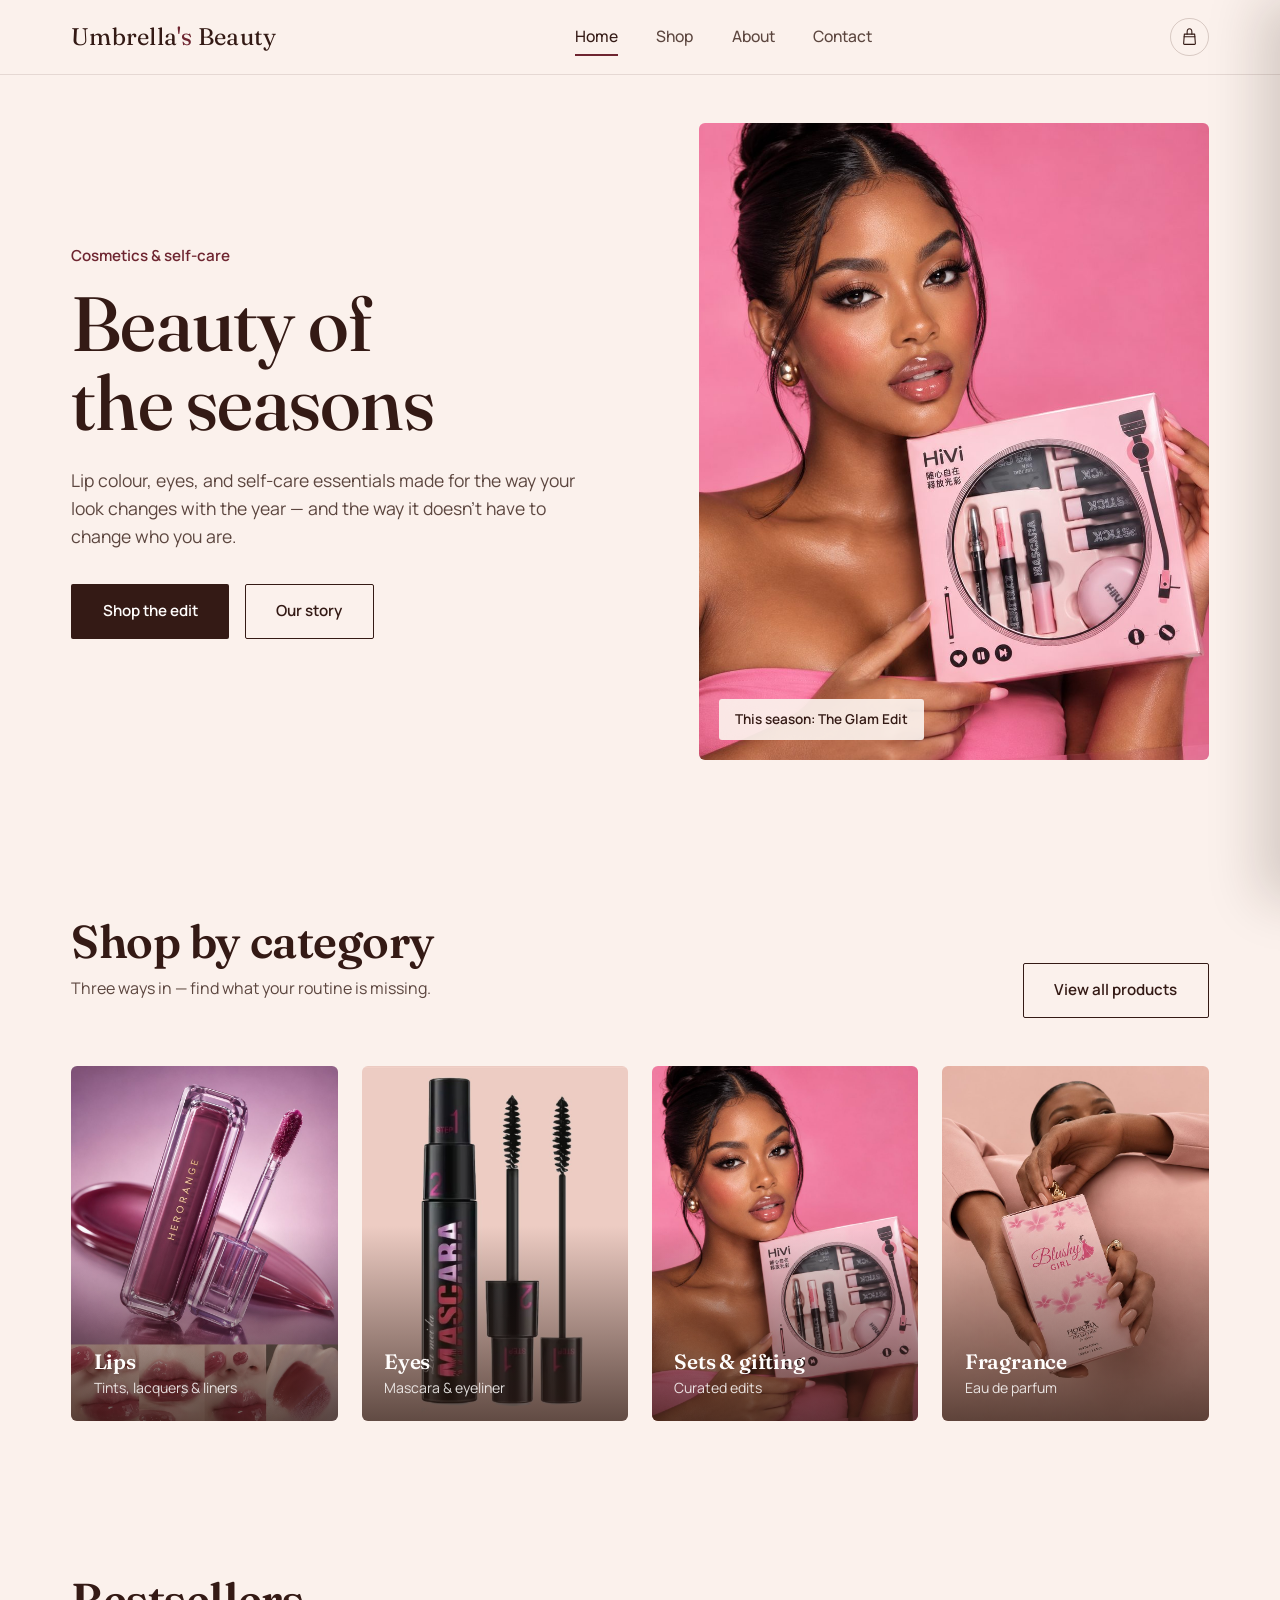
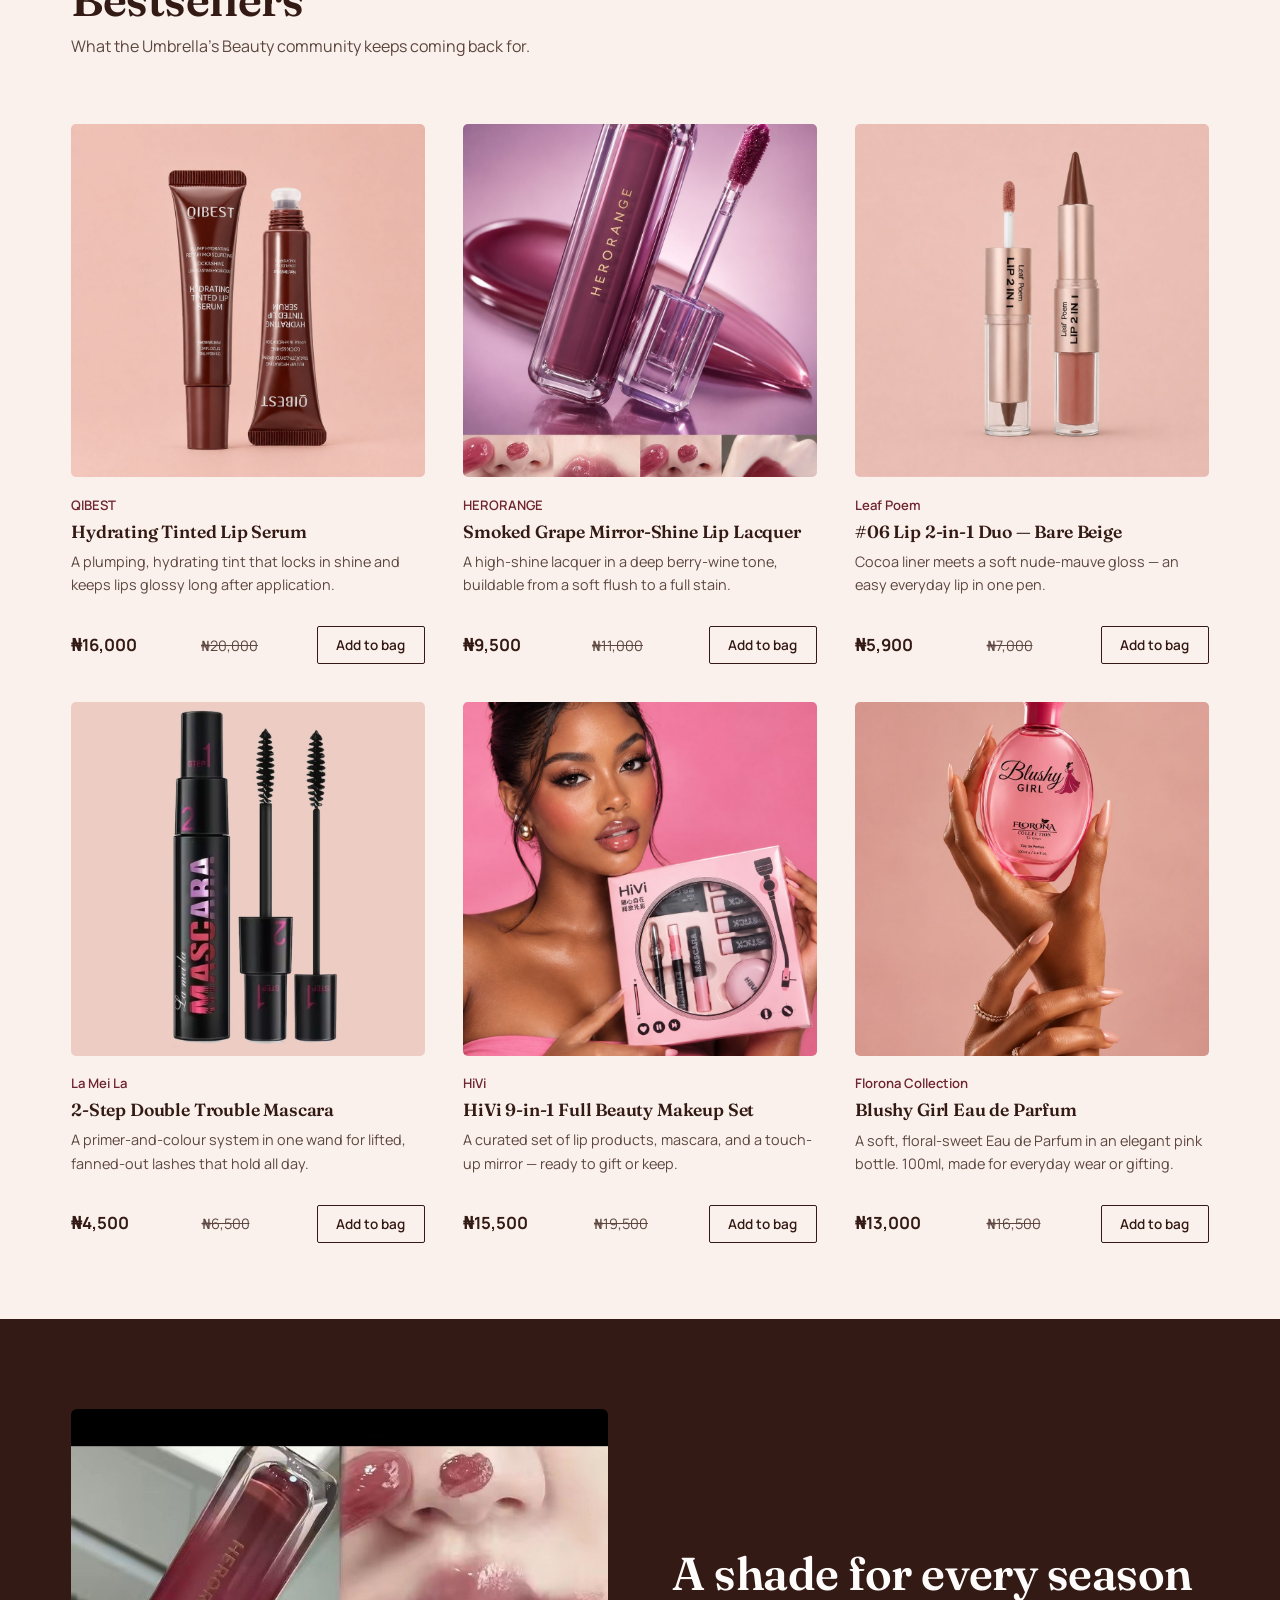
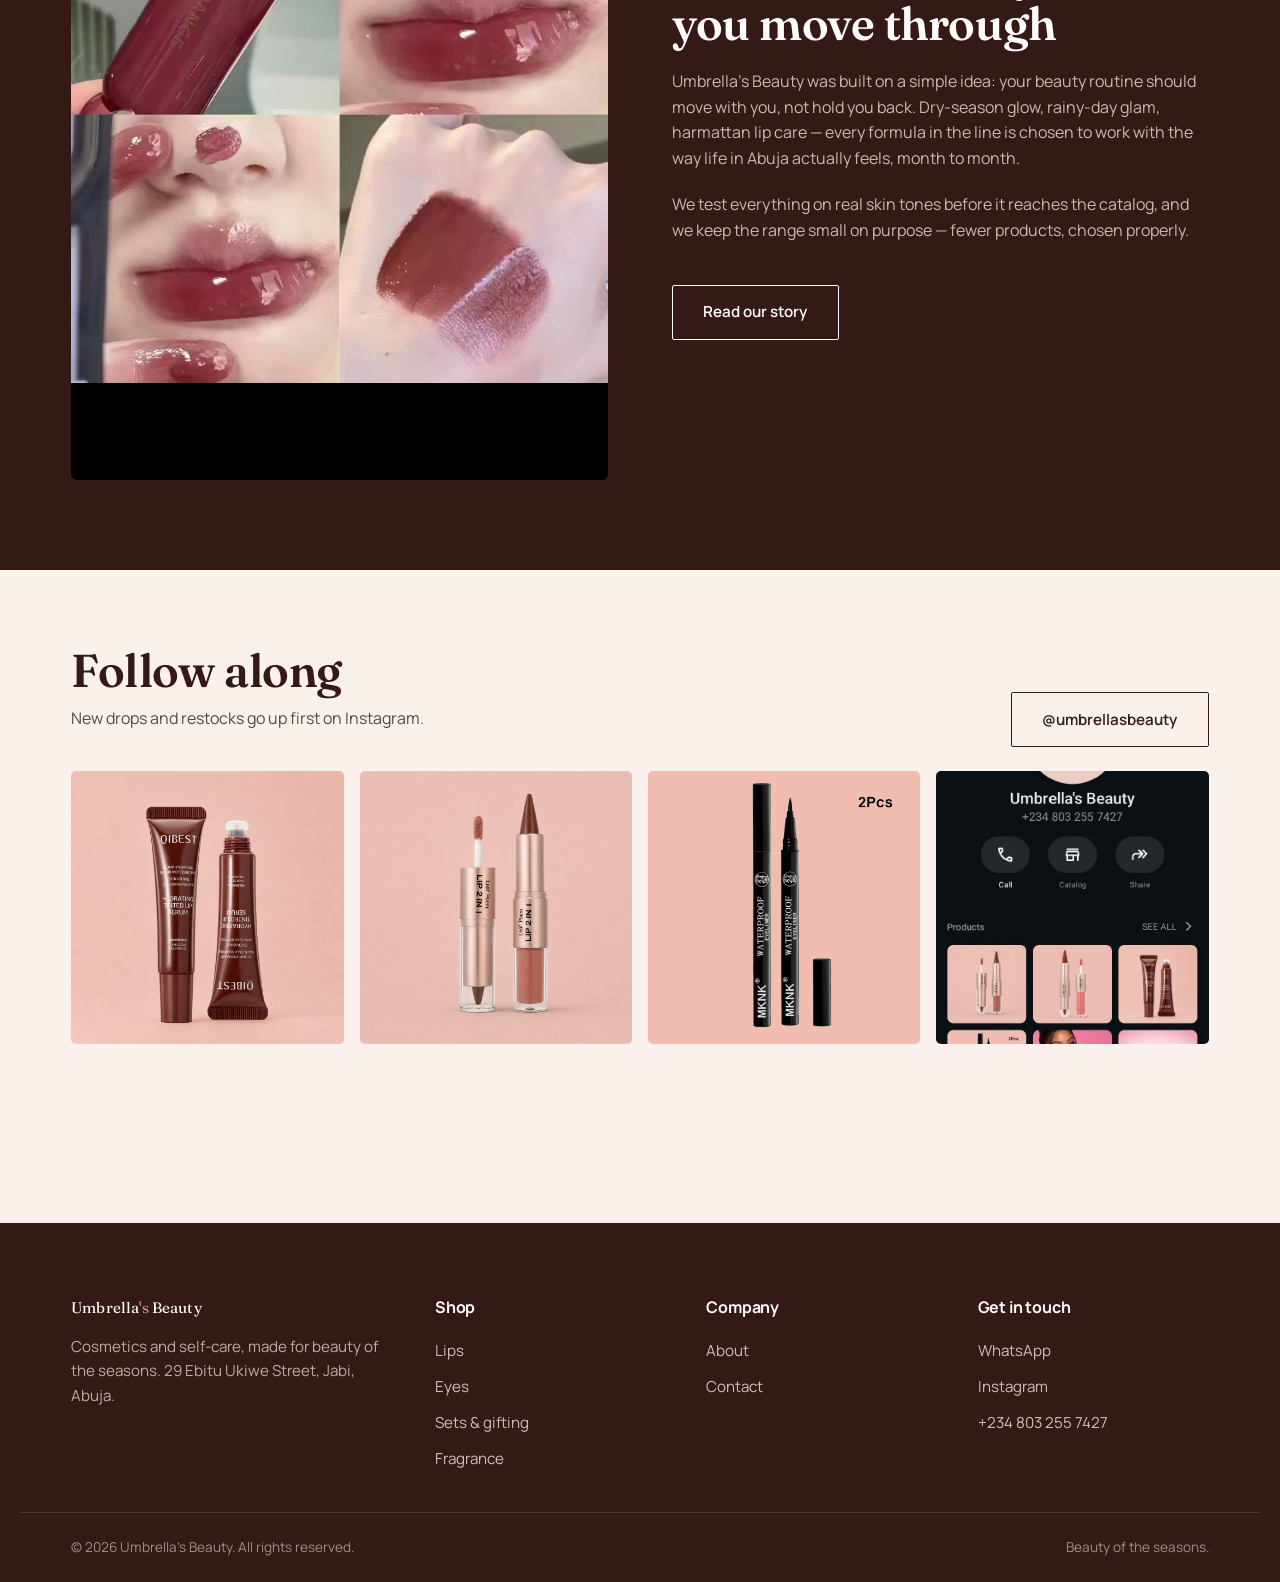
==== commit 899b7392: "Add files via upload" ====
--- a/index.html
+++ b/index.html
@@ -217,5 +217,6 @@
   });
 </script>
 
+<script src="js/reviews.js" defer></script>
 </body>
 </html>
--- a/css/style.css
+++ b/css/style.css
@@ -651,6 +651,18 @@
 }
 .page-header p { color: var(--ink-soft); margin-top: 1rem; }
 
+.page-header.shop-header {
+  position: relative;
+  padding-block: clamp(3.5rem, 8vw, 6rem) clamp(2.5rem, 5vw, 3.5rem);
+  background-image:
+    linear-gradient(180deg, rgba(251,241,236,0.55) 0%, rgba(251,241,236,0.88) 100%),
+    url("../assets/images/backgrounds/floral-blossom.jpg");
+  background-size: cover;
+  background-position: center;
+  border-bottom: none;
+}
+.page-header.shop-header p { color: var(--ink-soft); }
+
 /* -------------------- Shop filters -------------------- */
 
 .shop-layout .container {
